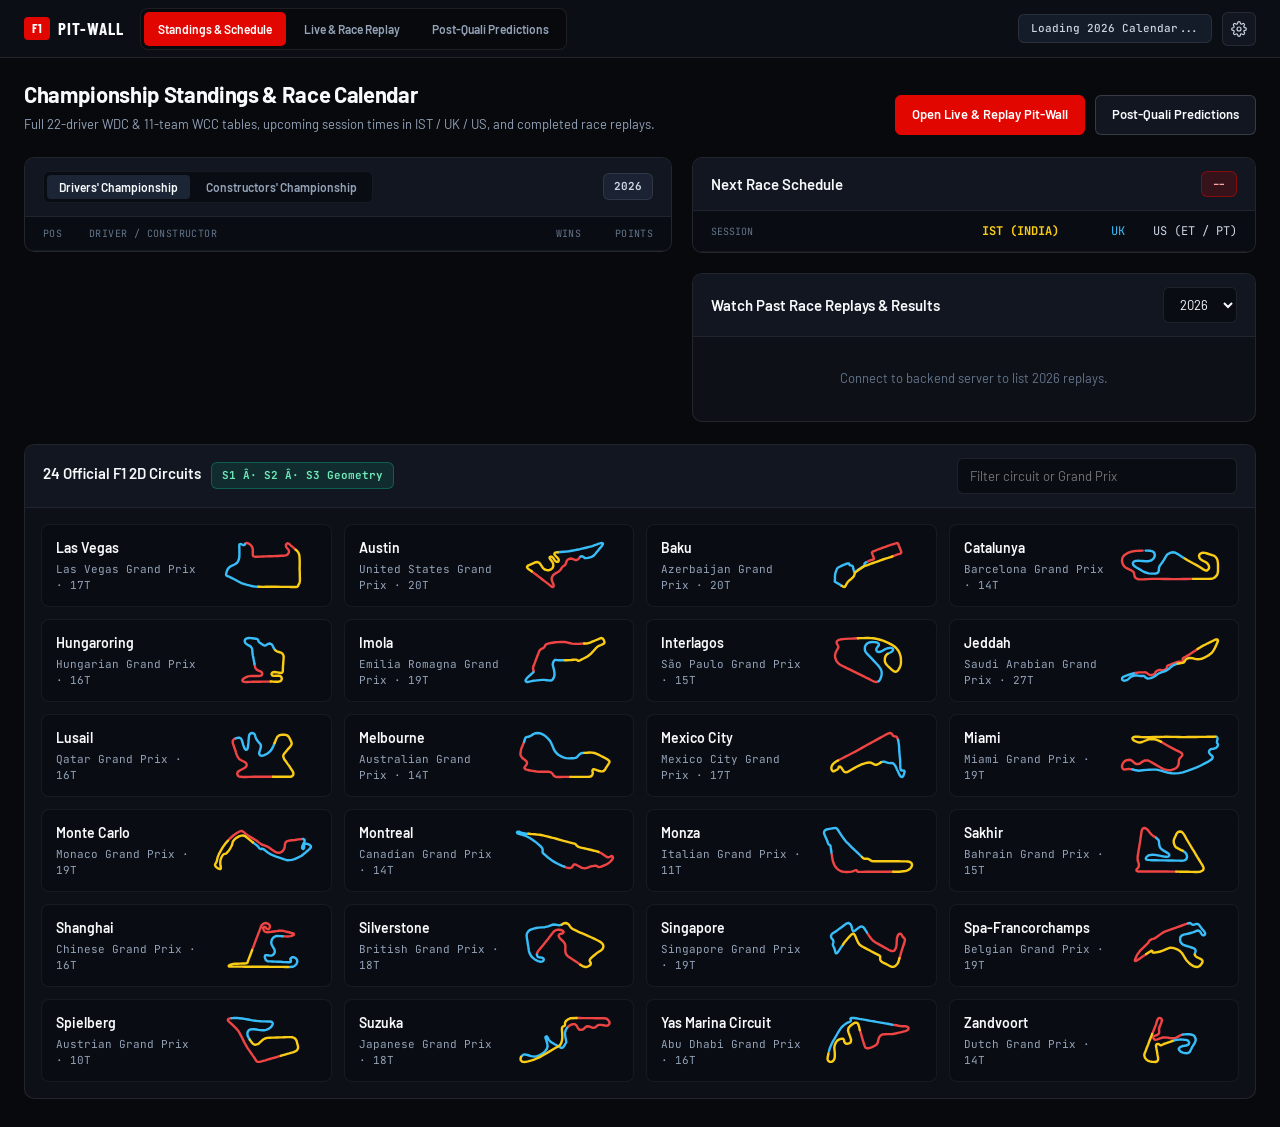
==== extension/index.html @ ca2c1514 "Split Pit-Wall UI into 3 dedicated spacious pages (Standings, Live/Replay + Results, Predictions)" ====
﻿<!DOCTYPE html>
<html lang="en">
<head>
  <meta charset="UTF-8" />
  <meta name="viewport" content="width=device-width, initial-scale=1, viewport-fit=cover" />
  <meta name="theme-color" content="#0B0E14" />
  <meta name="color-scheme" content="dark" />
  <meta name="mobile-web-app-capable" content="yes" />
  <meta name="apple-mobile-web-app-status-bar-style" content="black-translucent" />
  <title>F1 Pit-Wall â€” Standings &amp; Race Calendar</title>
  <link rel="icon" type="image/png" href="icons/icon48.png" />
  <link rel="stylesheet" href="styles.css?v=4" />
</head>
<body data-page="standings">
  <div class="app-shell">
    <header class="top-bar" role="banner">
      <div class="top-bar-left">
        <a href="index.html" class="brand" aria-label="F1 Pit-Wall Home">
          <span class="brand-mark">F1</span>
          <span class="brand-name">PIT-WALL</span>
        </a>
        <nav class="screen-tabs" aria-label="Primary pages">
          <a href="index.html" class="tab-btn is-active" aria-current="page">
            <span class="tab-label-full">Standings &amp; Schedule</span>
            <span class="tab-label-short">Standings</span>
          </a>
          <a href="live.html" class="tab-btn">
            <span class="tab-label-full">Live &amp; Race Replay</span>
            <span class="tab-label-short">Live / Replay</span>
          </a>
          <a href="predictions.html" class="tab-btn">
            <span class="tab-label-full">Post-Quali Predictions</span>
            <span class="tab-label-short">Predictions</span>
          </a>
        </nav>
      </div>

      <div class="top-bar-right">
        <div id="session-pill" class="session-pill">
          <span id="session-pill-text">Loading 2026 Calendar...</span>
        </div>
        <button type="button" id="btn-settings" class="icon-btn" aria-label="Server settings" aria-expanded="false" aria-controls="settings-popover" title="Connection Settings">
          <svg width="16" height="16" viewBox="0 0 24 24" fill="none" stroke="currentColor" stroke-width="1.75" stroke-linecap="round" stroke-linejoin="round" aria-hidden="true">
            <circle cx="12" cy="12" r="3"></circle>
            <path d="M19.4 15a1.65 1.65 0 0 0 .33 1.82l.06.06a2 2 0 0 1-2.83 2.83l-.06-.06a1.65 1.65 0 0 0-1.82-.33 1.65 1.65 0 0 0-1 1.51V21a2 2 0 0 1-4 0v-.09A1.65 1.65 0 0 0 9 19.4a1.65 1.65 0 0 0-1.82.33l-.06.06a2 2 0 0 1-2.83-2.83l.06-.06a1.65 1.65 0 0 0 .33-1.82 1.65 1.65 0 0 0-1.51-1H3a2 2 0 0 1 0-4h.09A1.65 1.65 0 0 0 4.6 9a1.65 1.65 0 0 0-.33-1.82l-.06-.06a2 2 0 0 1 2.83-2.83l.06.06a1.65 1.65 0 0 0 1.82.33H9a1.65 1.65 0 0 0 1-1.51V3a2 2 0 0 1 4 0v.09a1.65 1.65 0 0 0 1 1.51 1.65 1.65 0 0 0 1.82-.33l.06-.06a2 2 0 0 1 2.83 2.83l-.06.06a1.65 1.65 0 0 0-.33 1.82V9a1.65 1.65 0 0 0 1.51 1H21a2 2 0 0 1 0 4h-.09a1.65 1.65 0 0 0-1.51 1z"></path>
          </svg>
        </button>
      </div>
    </header>

    <!-- Settings Popover -->
    <div id="settings-popover" class="settings-popover hidden" role="dialog" aria-label="Pit-Wall Settings">
      <div class="popover-head">
        <span class="popover-title">Server Connection</span>
        <button type="button" id="btn-close-settings" class="close-sm-btn">Close</button>
      </div>
      <div class="popover-body">
        <div class="field-group">
          <label class="field-label" for="api-host-input">Backend Server URL (LAN / Localhost)</label>
          <div class="inline-field">
            <input type="url" id="api-host-input" class="ctrl-input" placeholder="http://localhost:8000" autocapitalize="none" autocorrect="off" />
            <button type="button" id="btn-save-host" class="btn-primary-sm">Save</button>
          </div>
        </div>
      </div>
    </div>

    <main class="main-content page-standings">
      <!-- Page Header & Quick Destination Actions -->
      <div class="page-head">
        <div>
          <h1 class="page-title">Championship Standings &amp; Race Calendar</h1>
          <p class="page-subtitle">Full 22-driver WDC &amp; 11-team WCC tables, upcoming session times in IST / UK / US, and completed race replays.</p>
        </div>
        <div class="page-actions">
          <a href="live.html" class="btn-primary">Open Live &amp; Replay Pit-Wall</a>
          <a href="predictions.html" class="btn-secondary">Post-Quali Predictions</a>
        </div>
      </div>

      <!-- Primary 2-Column Layout: Championship Standings (Left) + Next Race Schedule & Quick Replay Launcher (Right) -->
      <div class="two-col-wide">
        <!-- Left: Tabbed WDC / WCC Championship Table with generous spacing -->
        <section class="panel">
          <header class="panel-header">
            <div class="panel-header-tabs" role="tablist" aria-label="Championship tables">
              <button type="button" class="sub-tab active" data-standings-tab="wdc" role="tab" aria-selected="true">Drivers' Championship</button>
              <button type="button" class="sub-tab" data-standings-tab="wcc" role="tab" aria-selected="false">Constructors' Championship</button>
            </div>
            <span id="wdc-meta" class="meta-chip">2026</span>
          </header>

          <div id="panel-wdc">
            <div class="table-col-head wdc-col-head">
              <span>POS</span>
              <span>DRIVER / CONSTRUCTOR</span>
              <span class="align-right">WINS</span>
              <span class="align-right">POINTS</span>
            </div>
            <div id="wdc-list" class="scroll-list standings-tall-list"></div>
          </div>

          <div id="panel-wcc" class="hidden">
            <div class="table-col-head wcc-col-head">
              <span>POS</span>
              <span>CONSTRUCTOR</span>
              <span class="align-right">WINS</span>
              <span class="align-right">POINTS</span>
            </div>
            <div id="wcc-list" class="scroll-list standings-tall-list"></div>
          </div>
        </section>

        <!-- Right: Next Race Multi-Timezone Clock + Completed Season Races (Launch directly into live.html!) -->
        <div class="stack-col">
          <section class="panel">
            <header class="panel-header">
              <h2 id="next-race-title" class="panel-title">Next Race Schedule</h2>
              <span id="next-race-countdown" class="countdown-chip">--</span>
            </header>
            <div class="tz-col-head">
              <span>SESSION</span>
              <span class="align-right tz-ist">IST (INDIA)</span>
              <span class="align-right tz-uk">UK</span>
              <span class="align-right tz-us">US (ET / PT)</span>
            </div>
            <div id="next-race-sessions" class="schedule-list"></div>
          </section>

          <section class="panel">
            <header class="panel-header">
              <h2 class="panel-title">Watch Past Race Replays &amp; Results</h2>
              <select id="season-replay-year" class="ctrl-input-sm" aria-label="Replay season year">
                <option value="2026">2026</option>
                <option value="2025">2025</option>
                <option value="2024">2024</option>
                <option value="2023">2023</option>
              </select>
            </header>
            <div id="past-races-list" class="scroll-list past-races-list"></div>
          </section>
        </div>
      </div>

      <!-- Full-Width Spacious 24 Official F1 2D Circuits Grid -->
      <section class="panel">
        <header class="panel-header">
          <div class="circuit-head-left">
            <h2 class="panel-title">24 Official F1 2D Circuits</h2>
            <span class="meta-chip accent-green">S1 Â· S2 Â· S3 Geometry</span>
          </div>
          <div class="header-search-wrap">
            <input type="search" id="circuit-search" class="ctrl-input" placeholder="Filter circuit or Grand Prix" aria-label="Filter circuits" />
          </div>
        </header>
        <div id="circuits-catalog" class="circuits-grid"></div>
      </section>
    </main>
  </div>

  <script src="circuits_data.js?v=4"></script>
  <script src="track_canvas.js?v=4"></script>
  <script src="app.js?v=4"></script>
</body>
</html>
---- extension/styles.css ----
/* ==========================================================================
   F1 Pit-Wall — Spacious 3-Page Design System & Responsive Styles
   Self-hosted fonts only (100% Chrome Extension Manifest V3 CSP compliant).
   ========================================================================== */

@font-face {
  font-family: "Barlow";
  src: url("fonts/barlow-400.woff2") format("woff2");
  font-weight: 400;
  font-style: normal;
  font-display: swap;
}
@font-face {
  font-family: "Barlow";
  src: url("fonts/barlow-500.woff2") format("woff2");
  font-weight: 500;
  font-style: normal;
  font-display: swap;
}
@font-face {
  font-family: "Barlow";
  src: url("fonts/barlow-600.woff2") format("woff2");
  font-weight: 600;
  font-style: normal;
  font-display: swap;
}
@font-face {
  font-family: "Barlow";
  src: url("fonts/barlow-700.woff2") format("woff2");
  font-weight: 700;
  font-style: normal;
  font-display: swap;
}
@font-face {
  font-family: "Barlow Condensed";
  src: url("fonts/barlow-condensed-600.woff2") format("woff2");
  font-weight: 600;
  font-style: normal;
  font-display: swap;
}
@font-face {
  font-family: "Barlow Condensed";
  src: url("fonts/barlow-condensed-700.woff2") format("woff2");
  font-weight: 700;
  font-style: normal;
  font-display: swap;
}
@font-face {
  font-family: "JetBrains Mono";
  src: url("fonts/jetbrains-mono-400.woff2") format("woff2");
  font-weight: 400;
  font-style: normal;
  font-display: swap;
}
@font-face {
  font-family: "JetBrains Mono";
  src: url("fonts/jetbrains-mono-500.woff2") format("woff2");
  font-weight: 500;
  font-style: normal;
  font-display: swap;
}
@font-face {
  font-family: "JetBrains Mono";
  src: url("fonts/jetbrains-mono-700.woff2") format("woff2");
  font-weight: 700;
  font-style: normal;
  font-display: swap;
}

:root {
  --bg-canvas: #07090D;
  --bg-bar: #0B0E14;
  --bg-panel: #0D1017;
  --bg-elevated: #111621;
  --bg-control: #090C12;

  --border-subtle: rgba(255, 255, 255, 0.06);
  --border-std: rgba(255, 255, 255, 0.09);
  --border-strong: rgba(255, 255, 255, 0.16);

  --ink-primary: #F8FAFC;
  --ink-secondary: #CBD5E1;
  --ink-muted: #94A3B8;
  --ink-dim: #64748B;

  --accent-f1: #E10600;
  --accent-f1-dim: rgba(225, 6, 0, 0.18);
  --fia-purple: #A855F7;
  --fia-green: #10B981;
  --fia-yellow: #FACC15;
  --fia-red: #EF4444;
  --fia-cyan: #38BDF8;

  --font-sans: "Barlow", system-ui, -apple-system, sans-serif;
  --font-display: "Barlow Condensed", "Barlow", sans-serif;
  --font-mono: "JetBrains Mono", ui-monospace, SFMono-Regular, monospace;

  --r-sm: 6px;
  --r-md: 8px;
  --r-lg: 10px;

  --ease-out: cubic-bezier(0.23, 1, 0.32, 1);
  --ease-drawer: cubic-bezier(0.32, 0.72, 0, 1);
}

*, *::before, *::after { box-sizing: border-box; }

html {
  -webkit-tap-highlight-color: transparent;
  -webkit-font-smoothing: antialiased;
  -moz-osx-font-smoothing: grayscale;
  overscroll-behavior: none;
  background-color: var(--bg-canvas);
  color: var(--ink-primary);
  font-family: var(--font-sans);
  font-size: 14px;
  line-height: 1.5;
  color-scheme: dark;
}

body {
  margin: 0;
  min-height: 100dvh;
  background-color: var(--bg-canvas);
  overscroll-behavior: none;
  overflow-x: hidden;
}

::selection { background: rgba(225, 6, 0, 0.35); color: #FFFFFF; }

::-webkit-scrollbar { width: 6px; height: 6px; }
::-webkit-scrollbar-track { background: transparent; }
::-webkit-scrollbar-thumb { background: rgba(148, 163, 184, 0.22); border-radius: 3px; }

a { color: inherit; text-decoration: none; }

button, a.tab-btn, a.btn-primary, a.btn-secondary, a.race-launch-row, a.circuit-item, [role="button"] {
  font-family: inherit;
  cursor: pointer;
  touch-action: manipulation;
  user-select: none;
  -webkit-user-select: none;
  -webkit-touch-callout: none;
  transition: transform 140ms var(--ease-out), background-color 140ms ease, border-color 140ms ease, color 140ms ease;
}
button:active, a.tab-btn:active, a.btn-primary:active, a.btn-secondary:active {
  transform: scale(0.97);
}
button:focus-visible, a:focus-visible, input:focus-visible, select:focus-visible {
  outline: 2px solid var(--fia-cyan);
  outline-offset: 2px;
}

.mono-val, .mono-muted {
  font-family: var(--font-mono);
  font-variant-numeric: tabular-nums;
}
.mono-muted { color: var(--ink-muted); }
.align-right { text-align: right; }
.hidden { display: none !important; }

/* ==========================================================================
   App Shell & Persistent Top Navigation
   ========================================================================== */
.app-shell {
  display: flex;
  flex-direction: column;
  min-height: 100dvh;
  padding-bottom: env(safe-area-inset-bottom, 0px);
}

.top-bar {
  position: sticky;
  top: 0;
  z-index: 40;
  display: flex;
  flex-wrap: wrap;
  align-items: center;
  justify-content: space-between;
  gap: 10px 16px;
  padding: calc(10px + env(safe-area-inset-top, 0px)) 16px 10px;
  background: var(--bg-bar);
  border-bottom: 1px solid var(--border-std);
}

.top-bar-left {
  display: flex;
  align-items: center;
  gap: 16px;
  flex: 1 1 auto;
  min-width: 0;
  flex-wrap: wrap;
}

.brand {
  display: inline-flex;
  align-items: center;
  gap: 8px;
  flex-shrink: 0;
}
.brand-mark {
  display: inline-flex;
  align-items: center;
  justify-content: center;
  background: var(--accent-f1);
  color: #FFFFFF;
  font-family: var(--font-display);
  font-weight: 700;
  font-size: 13px;
  letter-spacing: 0.04em;
  padding: 2px 8px;
  border-radius: 4px;
}
.brand-name {
  font-family: var(--font-display);
  font-weight: 700;
  font-size: 17px;
  letter-spacing: 0.06em;
  color: var(--ink-primary);
}

.screen-tabs {
  display: flex;
  align-items: center;
  gap: 4px;
  background: var(--bg-canvas);
  border: 1px solid var(--border-std);
  padding: 3px;
  border-radius: var(--r-md);
  width: 100%;
  order: 3;
}

.tab-btn {
  display: inline-flex;
  align-items: center;
  justify-content: center;
  flex: 1 1 0;
  min-height: 34px;
  padding: 6px 12px;
  border-radius: 5px;
  color: var(--ink-muted);
  font-size: 12px;
  font-weight: 600;
  white-space: nowrap;
}
.tab-btn.is-active {
  background: var(--accent-f1);
  color: #FFFFFF;
}
.tab-label-full { display: none; }
.tab-label-short { display: inline; }

.top-bar-right {
  display: flex;
  flex-wrap: wrap;
  align-items: center;
  gap: 8px;
  max-width: 100%;
  min-width: 0;
}

.status-pill {
  display: inline-flex;
  align-items: center;
  gap: 6px;
  padding: 5px 10px;
  border-radius: var(--r-sm);
  font-family: var(--font-mono);
  font-size: 11px;
  font-weight: 700;
  letter-spacing: 0.03em;
  white-space: nowrap;
  flex-shrink: 0;
  border: 1px solid transparent;
}
.status-dot { width: 6px; height: 6px; border-radius: 50%; background: currentColor; }
.flag-green { background: rgba(16, 185, 129, 0.14); color: #34D399; border-color: rgba(16, 185, 129, 0.35); }
.flag-yellow { background: rgba(250, 204, 21, 0.16); color: #FDE047; border-color: rgba(250, 204, 21, 0.4); }
.flag-vsc, .flag-sc { background: rgba(245, 158, 11, 0.18); color: #FBBF24; border-color: rgba(245, 158, 11, 0.45); }
.flag-red { background: rgba(239, 68, 68, 0.2); color: #FCA5A5; border-color: rgba(239, 68, 68, 0.45); }
.flag-chequered { background: rgba(226, 232, 240, 0.15); color: #F8FAFC; border-color: rgba(226, 232, 240, 0.4); }

.session-pill {
  display: inline-flex;
  align-items: center;
  padding: 5px 12px;
  border-radius: var(--r-sm);
  background: #141B29;
  border: 1px solid var(--border-std);
  color: var(--ink-secondary);
  font-family: var(--font-mono);
  font-size: 11px;
  font-weight: 500;
  max-width: 210px;
  overflow: hidden;
  text-overflow: ellipsis;
  white-space: nowrap;
}

.count-inline {
  display: inline-flex;
  align-items: center;
  justify-content: center;
  min-width: 18px;
  height: 18px;
  padding: 0 5px;
  margin-left: 4px;
  border-radius: 999px;
  background: rgba(56, 189, 248, 0.18);
  color: #7DD3FC;
  font-family: var(--font-mono);
  font-size: 10px;
  font-weight: 700;
}

.icon-btn {
  display: inline-flex;
  align-items: center;
  justify-content: center;
  width: 34px;
  height: 34px;
  background: var(--bg-elevated);
  border: 1px solid var(--border-std);
  color: var(--ink-secondary);
  border-radius: var(--r-sm);
  flex-shrink: 0;
}

/* Settings Popover */
.settings-popover {
  position: fixed;
  top: calc(60px + env(safe-area-inset-top, 0px));
  right: 16px;
  width: min(350px, calc(100vw - 32px));
  z-index: 70;
  background: var(--bg-elevated);
  border: 1px solid var(--border-strong);
  border-radius: var(--r-lg);
  box-shadow: 0 18px 44px rgba(0, 0, 0, 0.58);
  transform-origin: top right;
  animation: popover-in 180ms var(--ease-out);
}
@keyframes popover-in {
  from { opacity: 0; transform: scale(0.95) translateY(-4px); }
  to { opacity: 1; transform: scale(1) translateY(0); }
}
.popover-head {
  display: flex;
  align-items: center;
  justify-content: space-between;
  padding: 14px 16px;
  border-bottom: 1px solid var(--border-subtle);
}
.popover-title { font-weight: 600; font-size: 14px; }
.popover-body { padding: 16px; display: flex; flex-direction: column; gap: 16px; }
.field-group { display: flex; flex-direction: column; gap: 6px; }
.field-label-row { display: flex; justify-content: space-between; align-items: center; }
.field-label { font-size: 12px; font-weight: 600; color: var(--ink-muted); }
.field-hint { margin: 0; font-size: 11px; color: var(--ink-dim); }
.inline-field { display: flex; gap: 8px; }
.popover-footer-status { padding-top: 10px; border-top: 1px solid var(--border-subtle); font-size: 11px; }

/* Controls & Buttons */
.ctrl-input, .ctrl-input-sm {
  height: 36px;
  padding: 0 12px;
  border-radius: var(--r-sm);
  background: var(--bg-control);
  border: 1px solid var(--border-std);
  color: var(--ink-primary);
  font-family: var(--font-sans);
  font-size: 13px;
}
.ctrl-input { width: 100%; min-width: 0; }
.ctrl-input-sm { width: auto; flex-shrink: 0; }
.session-select-wide { width: 240px; min-width: 180px; max-width: 280px; flex: 0 1 240px; }

.segmented-sm {
  display: inline-flex;
  background: var(--bg-control);
  border: 1px solid var(--border-std);
  border-radius: var(--r-sm);
  padding: 3px;
  gap: 3px;
  flex-shrink: 0;
}
.seg-opt {
  border: none;
  background: transparent;
  color: var(--ink-muted);
  font-size: 12px;
  font-weight: 600;
  padding: 6px 12px;
  border-radius: 4px;
  white-space: nowrap;
}
.seg-opt.active { background: #1E293B; color: var(--ink-primary); }

.range-input { width: 100%; accent-color: var(--accent-f1); cursor: pointer; }

.btn-primary, .btn-secondary, .btn-primary-sm, .btn-ghost-sm, .close-sm-btn {
  display: inline-flex;
  align-items: center;
  justify-content: center;
  border-radius: var(--r-sm);
  font-weight: 600;
  white-space: nowrap;
  flex-shrink: 0;
}
.btn-primary {
  background: var(--accent-f1);
  color: #FFFFFF;
  border: 1px solid var(--accent-f1);
  padding: 9px 16px;
  font-size: 13px;
}
.btn-secondary {
  background: var(--bg-elevated);
  color: var(--ink-primary);
  border: 1px solid var(--border-strong);
  padding: 9px 16px;
  font-size: 13px;
}
.btn-primary-sm {
  background: var(--accent-f1);
  color: #FFFFFF;
  border: none;
  padding: 0 14px;
  font-size: 12px;
  height: 36px;
}
.btn-ghost-sm, .close-sm-btn {
  background: #171F2E;
  color: var(--ink-secondary);
  border: 1px solid var(--border-std);
  padding: 6px 12px;
  font-size: 12px;
  height: 34px;
}

/* ==========================================================================
   Main Page Container & Generous Spacing
   ========================================================================== */
.main-content {
  flex: 1 1 auto;
  display: flex;
  flex-direction: column;
  gap: 20px;
  padding: 16px;
  max-width: 1560px;
  width: 100%;
  margin: 0 auto;
}

.page-head {
  display: flex;
  flex-wrap: wrap;
  align-items: flex-end;
  justify-content: space-between;
  gap: 14px 20px;
}
.page-title {
  margin: 0;
  font-size: 22px;
  font-weight: 700;
  letter-spacing: -0.015em;
  color: var(--ink-primary);
  text-wrap: balance;
}
.page-subtitle {
  margin: 4px 0 0;
  font-size: 13px;
  color: var(--ink-muted);
}
.page-actions, .pred-toolbar-inline {
  display: flex;
  flex-wrap: wrap;
  align-items: center;
  gap: 10px;
}

.panel {
  display: flex;
  flex-direction: column;
  background: var(--bg-panel);
  border: 1px solid var(--border-std);
  border-radius: var(--r-lg);
  overflow: hidden;
  min-width: 0;
}

.panel-header {
  display: flex;
  flex-wrap: wrap;
  align-items: center;
  justify-content: space-between;
  gap: 10px;
  padding: 13px 18px;
  background: var(--bg-elevated);
  border-bottom: 1px solid var(--border-subtle);
  min-width: 0;
}

.panel-title {
  margin: 0;
  font-size: 15px;
  font-weight: 600;
  color: var(--ink-primary);
}

.panel-header-tabs {
  display: inline-flex;
  align-items: center;
  gap: 4px;
  background: var(--bg-control);
  border: 1px solid var(--border-subtle);
  padding: 3px;
  border-radius: var(--r-sm);
}
.sub-tab {
  border: none;
  background: transparent;
  color: var(--ink-muted);
  font-size: 12px;
  font-weight: 600;
  padding: 5px 12px;
  border-radius: 4px;
  white-space: nowrap;
}
.sub-tab.active {
  background: #1C2536;
  color: var(--ink-primary);
}

.meta-chip {
  font-family: var(--font-mono);
  font-size: 11px;
  font-weight: 600;
  padding: 4px 10px;
  border-radius: var(--r-sm);
  background: #1A2233;
  border: 1px solid var(--border-std);
  color: var(--ink-secondary);
  white-space: nowrap;
  flex-shrink: 0;
}
.meta-chip.accent-green {
  background: rgba(16, 185, 129, 0.14);
  border-color: rgba(16, 185, 129, 0.35);
  color: #6EE7B7;
}
.meta-muted { font-size: 12px; color: var(--ink-muted); white-space: nowrap; flex-shrink: 0; }
.scroll-list { overflow-y: auto; overscroll-behavior: contain; }
.stack-col { display: flex; flex-direction: column; gap: 20px; min-width: 0; }

/* ==========================================================================
   PAGE 1: STANDINGS & CALENDAR
   ========================================================================== */
.two-col-wide {
  display: grid;
  grid-template-columns: 1fr;
  gap: 20px;
}

.table-col-head {
  display: grid;
  align-items: center;
  padding: 9px 18px;
  background: var(--bg-control);
  border-bottom: 1px solid var(--border-subtle);
  font-family: var(--font-mono);
  font-size: 10px;
  color: var(--ink-dim);
  letter-spacing: 0.04em;
}
.wdc-col-head { grid-template-columns: 34px minmax(0, 1fr) 52px 60px; gap: 12px; }
.wcc-col-head { grid-template-columns: 34px minmax(0, 1fr) 52px 76px; gap: 12px; }

.standings-tall-list { max-height: 640px; }

.wdc-row {
  display: grid;
  grid-template-columns: 34px minmax(0, 1fr) 96px 46px 56px;
  align-items: center;
  gap: 12px;
  padding: 12px 18px;
  border-bottom: 1px solid var(--border-subtle);
}
.wcc-row {
  display: grid;
  grid-template-columns: 34px 10px minmax(0, 1fr) 46px 76px;
  align-items: center;
  gap: 12px;
  padding: 13px 18px;
  border-bottom: 1px solid var(--border-subtle);
}

.wdc-pos { font-family: var(--font-mono); font-size: 12px; font-weight: 700; color: var(--ink-muted); }
.wdc-pos.leader { color: var(--fia-yellow); }

.drv-identity { display: flex; align-items: center; gap: 10px; min-width: 0; }
.team-bar { width: 3.5px; height: 28px; border-radius: 2px; flex-shrink: 0; }
.team-swatch { width: 10px; height: 10px; border-radius: 2px; flex-shrink: 0; }
.drv-text { display: flex; flex-direction: column; min-width: 0; }
.drv-name-line { display: flex; align-items: baseline; gap: 8px; min-width: 0; }
.drv-code { font-family: var(--font-mono); font-weight: 700; font-size: 13px; color: var(--ink-primary); flex-shrink: 0; }
.drv-full { font-size: 13px; color: var(--ink-secondary); white-space: nowrap; overflow: hidden; text-overflow: ellipsis; }
.drv-team { font-size: 11px; color: var(--ink-dim); white-space: nowrap; overflow: hidden; text-overflow: ellipsis; }
.wcc-name { font-size: 14px; font-weight: 600; color: var(--ink-primary); white-space: nowrap; overflow: hidden; text-overflow: ellipsis; }

.pts-bar-track { height: 6px; background: #161D2B; border-radius: 3px; overflow: hidden; }
.pts-bar-fill { height: 100%; border-radius: 3px; }

/* Next Race Multi-Timezone Table */
.countdown-chip {
  font-family: var(--font-mono);
  font-size: 11px;
  font-weight: 700;
  padding: 4px 10px;
  border-radius: var(--r-sm);
  background: var(--accent-f1-dim);
  border: 1px solid rgba(225, 6, 0, 0.45);
  color: #FCA5A5;
  white-space: nowrap;
}
.tz-col-head, .tz-row {
  display: grid;
  grid-template-columns: minmax(0, 1fr) 82px 58px 104px;
  align-items: center;
  gap: 8px;
  padding: 11px 18px;
  border-bottom: 1px solid var(--border-subtle);
}
.tz-col-head { background: var(--bg-control); font-family: var(--font-mono); font-size: 10px; color: var(--ink-dim); }
.tz-row.is-main { background: rgba(225, 6, 0, 0.08); }
.tz-session { font-size: 13px; font-weight: 500; color: var(--ink-secondary); white-space: nowrap; overflow: hidden; text-overflow: ellipsis; }
.tz-row.is-main .tz-session { font-weight: 700; color: var(--ink-primary); }
.tz-ist { color: var(--fia-yellow); font-family: var(--font-mono); font-size: 12px; font-weight: 600; }
.tz-uk { color: var(--fia-cyan); font-family: var(--font-mono); font-size: 12px; }
.tz-us { color: var(--ink-secondary); font-family: var(--font-mono); font-size: 12px; }

/* Past Races Replay Launcher List */
.past-races-list { max-height: 310px; }
.race-launch-row {
  display: flex;
  align-items: center;
  justify-content: space-between;
  gap: 12px;
  padding: 11px 18px;
  border-bottom: 1px solid var(--border-subtle);
}
.race-launch-left { display: flex; align-items: center; gap: 12px; min-width: 0; }
.race-round-badge {
  font-family: var(--font-mono);
  font-size: 11px;
  font-weight: 700;
  color: var(--ink-muted);
  min-width: 28px;
}
.race-launch-name { font-size: 13px; font-weight: 600; color: var(--ink-primary); white-space: nowrap; overflow: hidden; text-overflow: ellipsis; }
.race-launch-meta { font-size: 11px; color: var(--ink-dim); }
.race-launch-cta {
  font-family: var(--font-mono);
  font-size: 11px;
  font-weight: 600;
  color: #7DD3FC;
  padding: 4px 10px;
  border-radius: 4px;
  background: rgba(56, 189, 248, 0.12);
  border: 1px solid rgba(56, 189, 248, 0.3);
  white-space: nowrap;
  flex-shrink: 0;
}

/* 24 Circuits Grid */
.header-search-wrap { width: min(280px, 100%); }
.circuits-grid {
  display: grid;
  grid-template-columns: repeat(auto-fill, minmax(260px, 1fr));
  gap: 12px;
  padding: 16px;
}
.circuit-item {
  display: flex;
  align-items: center;
  justify-content: space-between;
  gap: 12px;
  padding: 12px 14px;
  background: var(--bg-control);
  border: 1px solid var(--border-subtle);
  border-radius: var(--r-md);
}
.circuit-item-info { display: flex; flex-direction: column; gap: 3px; min-width: 0; }
.circuit-item-name { font-size: 14px; font-weight: 600; white-space: nowrap; overflow: hidden; text-overflow: ellipsis; }
.circuit-item-meta { font-family: var(--font-mono); font-size: 11px; color: var(--ink-muted); }
.circuit-item-svg { width: 108px; height: 56px; flex-shrink: 0; }

/* ==========================================================================
   PAGE 2: SPACIOUS LIVE & PAST-RACE REPLAY PIT-WALL
   ========================================================================== */
.live-control-strip {
  display: flex;
  flex-wrap: wrap;
  align-items: center;
  justify-content: space-between;
  gap: 12px 16px;
  padding: 12px 16px;
  background: var(--bg-panel);
  border: 1px solid var(--border-std);
  border-radius: var(--r-lg);
}
.strip-group {
  display: flex;
  flex-wrap: wrap;
  align-items: center;
  gap: 8px;
  flex: 1 1 380px;
}
.strip-transport {
  display: flex;
  flex-wrap: wrap;
  align-items: center;
  gap: 10px 14px;
  flex: 1 1 320px;
  justify-content: flex-end;
}

.live-two-col {
  display: grid;
  grid-template-columns: 1fr;
  gap: 20px;
}

/* Spacious Timing Tower & 22-Car Horizontal Tyre Stint Timeline */
.timing-col-head {
  display: grid;
  grid-template-columns: 28px 60px 62px 38px minmax(140px, 1fr);
  align-items: center;
  gap: 8px;
  padding: 8px 14px;
  background: var(--bg-control);
  border-bottom: 1px solid var(--border-subtle);
  font-family: var(--font-mono);
  font-size: 10px;
  color: var(--ink-dim);
}
.stint-ruler {
  position: relative;
  height: 15px;
  width: 100%;
  font-family: var(--font-mono);
  font-size: 9.5px;
  color: var(--ink-muted);
}
.stint-ruler-tick { position: absolute; top: 0; transform: translateX(-50%); }

.timing-list-spacious { max-height: 760px; }
.timing-row {
  display: grid;
  grid-template-columns: 28px 60px 62px 38px minmax(140px, 1fr);
  align-items: center;
  gap: 8px;
  padding: 8px 14px;
  border-bottom: 1px solid var(--border-subtle);
  width: 100%;
  background: transparent;
  border-left: none;
  border-right: none;
  border-top: none;
  color: var(--ink-primary);
  text-align: left;
}
.timing-row.selected-a { background: rgba(54, 113, 198, 0.16); }
.timing-row.selected-b { background: rgba(255, 128, 0, 0.14); }
.timing-row.is-retired { opacity: 0.55; }

.t-pos { font-family: var(--font-mono); font-size: 12px; font-weight: 700; color: var(--ink-muted); }
.t-pos.out { color: var(--fia-red); }
.t-drv { display: flex; align-items: center; gap: 7px; min-width: 0; }
.t-stripe { width: 3px; height: 20px; border-radius: 1.5px; flex-shrink: 0; }
.t-code { font-family: var(--font-mono); font-size: 12px; font-weight: 700; }
.t-gap { font-family: var(--font-mono); font-size: 11px; color: var(--ink-secondary); white-space: nowrap; overflow: hidden; text-overflow: ellipsis; }
.t-gap.is-pit { color: var(--fia-yellow); font-weight: 700; }
.t-gap.is-out { color: var(--fia-red); font-weight: 700; }

.t-sectors { display: flex; align-items: center; gap: 3px; flex-shrink: 0; }
.sec-pip { width: 10px; height: 5px; border-radius: 1.5px; background: #232C3D; }
.sec-pip.PURPLE { background: var(--fia-purple); }
.sec-pip.GREEN { background: var(--fia-green); }
.sec-pip.YELLOW { background: var(--fia-yellow); }

.stint-svg-cell { width: 100%; height: 24px; display: flex; align-items: center; min-width: 0; }
.stint-svg-cell svg { width: 100%; height: 24px; display: block; }

/* Race Results / Classification Table */
.results-col-head, .results-row {
  display: grid;
  grid-template-columns: 28px minmax(0, 1fr) 48px 72px 62px;
  align-items: center;
  gap: 6px;
  padding: 10px 12px;
  border-bottom: 1px solid var(--border-subtle);
}
.tyre-chip-sm {
  display: inline-flex;
  align-items: center;
  justify-content: center;
  gap: 4px;
  padding: 2px 6px;
  border-radius: 4px;
  background: #141B29;
  border: 1px solid var(--border-std);
  font-family: var(--font-mono);
  font-size: 10.5px;
  font-weight: 700;
  white-space: nowrap;
}
.tyre-dot-sm { width: 6px; height: 6px; border-radius: 50%; flex-shrink: 0; }

/* Large Real 2D Circuit Map Stage */
.circuit-head-left { display: flex; align-items: baseline; gap: 10px; min-width: 0; }
.fastest-lap-pill {
  display: inline-flex;
  align-items: center;
  gap: 8px;
  padding: 5px 12px;
  border-radius: var(--r-sm);
  background: rgba(168, 85, 247, 0.18);
  border: 1px solid rgba(168, 85, 247, 0.55);
  color: #FFFFFF;
  font-size: 12px;
  font-weight: 700;
  white-space: nowrap;
  flex-shrink: 0;
}
.fl-tag { font-family: var(--font-mono); font-size: 10px; color: #E9D5FF; letter-spacing: 0.04em; }

.canvas-stage-lg { position: relative; width: 100%; height: 280px; background: var(--bg-panel); }
#track-canvas { width: 100%; height: 100%; display: block; }

.lock-banner {
  position: absolute;
  bottom: 12px;
  left: 50%;
  transform: translateX(-50%);
  display: inline-flex;
  align-items: center;
  gap: 8px;
  padding: 7px 14px;
  border-radius: var(--r-sm);
  background: rgba(11, 14, 20, 0.92);
  border: 1px solid rgba(250, 204, 21, 0.45);
  color: #FDE047;
  font-family: var(--font-mono);
  font-size: 11px;
  white-space: nowrap;
  pointer-events: none;
}

.sector-records-row {
  display: grid;
  grid-template-columns: repeat(3, minmax(0, 1fr));
  gap: 10px;
  padding: 12px 16px;
  background: var(--bg-control);
  border-top: 1px solid var(--border-subtle);
}
.sector-rec {
  display: flex;
  flex-direction: column;
  align-items: flex-start;
  justify-content: center;
  gap: 3px;
  padding: 8px 12px;
  background: var(--bg-elevated);
  border: 1px solid var(--border-std);
  border-radius: var(--r-sm);
  min-width: 0;
}
.sector-rec.s1 { border-color: rgba(239, 68, 68, 0.42); }
.sector-rec.s2 { border-color: rgba(56, 189, 248, 0.42); }
.sector-rec.s3 { border-color: rgba(250, 204, 21, 0.42); }
.sector-rec-meta { display: flex; flex-direction: column; min-width: 0; }
.sec-k { font-family: var(--font-mono); font-size: 10px; font-weight: 700; }
.s1-text { color: #F87171; }
.s2-text { color: #7DD3FC; }
.s3-text { color: #FDE047; }
.sec-who { font-size: 11px; color: var(--ink-muted); white-space: nowrap; overflow: hidden; text-overflow: ellipsis; }
.sec-time { font-size: 14px; font-weight: 700; color: var(--ink-primary); flex-shrink: 0; }

/* Smooth Telemetry Panel */
.telem-badges { display: flex; align-items: center; gap: 8px; flex-wrap: wrap; }
.drv-chip { font-family: var(--font-mono); font-size: 11px; font-weight: 700; padding: 4px 10px; border-radius: var(--r-sm); white-space: nowrap; }
.chip-a { background: rgba(54, 113, 198, 0.24); border: 1px solid rgba(56, 189, 248, 0.5); color: #93C5FD; }
.chip-b { background: rgba(255, 128, 0, 0.22); border: 1px solid rgba(255, 128, 0, 0.5); color: #FDBA74; }

.telemetry-canvas-wrap-lg { position: relative; width: 100%; height: 280px; background: var(--bg-panel); }
#telemetry-canvas { width: 100%; height: 100%; display: block; }

.transport-play-btn {
  padding: 6px 14px;
  border-radius: var(--r-sm);
  background: rgba(16, 185, 129, 0.16);
  border: 1px solid rgba(16, 185, 129, 0.45);
  color: #6EE7B7;
  font-family: var(--font-mono);
  font-size: 12px;
  font-weight: 700;
}
.speed-group { display: flex; align-items: center; gap: 4px; }
.spd-btn {
  padding: 5px 9px;
  border-radius: var(--r-sm);
  border: 1px solid transparent;
  background: transparent;
  color: var(--ink-muted);
  font-family: var(--font-mono);
  font-size: 11px;
  font-weight: 600;
}
.spd-btn.active { background: #1A2233; border-color: var(--border-strong); color: var(--ink-primary); }
.seek-group { display: flex; align-items: center; gap: 8px; min-width: 180px; }
.seek-lbl { font-family: var(--font-mono); font-size: 10px; color: var(--ink-dim); }
.seek-slider { flex: 1 1 110px; }
.seek-val { font-size: 12px; color: var(--ink-secondary); min-width: 44px; text-align: right; }

/* Spacious FIA + Team Radio Split Below */
.comms-split-grid {
  display: grid;
  grid-template-columns: 1fr;
  gap: 20px;
}
.comms-inline-list {
  display: flex;
  flex-direction: column;
  gap: 10px;
  padding: 14px 16px;
  max-height: 360px;
}

.comms-item {
  display: flex;
  flex-direction: column;
  gap: 6px;
  padding: 12px 14px;
  background: var(--bg-elevated);
  border: 1px solid var(--border-std);
  border-radius: var(--r-md);
}
.comms-item.is-radio { border-color: rgba(56, 189, 248, 0.35); }
.comms-item.is-purple { border-color: rgba(168, 85, 247, 0.5); }
.comms-item.is-yellow { border-color: rgba(250, 204, 21, 0.45); }
.comms-item.is-red { border-color: rgba(239, 68, 68, 0.5); }
.comms-item.is-green { border-color: rgba(16, 185, 129, 0.4); }

.comms-item-head { display: flex; align-items: center; justify-content: space-between; gap: 10px; }
.comms-tag { font-family: var(--font-mono); font-size: 11px; font-weight: 700; color: var(--ink-primary); white-space: nowrap; overflow: hidden; text-overflow: ellipsis; }
.comms-item.is-radio .comms-tag { color: #7DD3FC; }
.comms-time { font-family: var(--font-mono); font-size: 10px; color: var(--ink-dim); flex-shrink: 0; }
.comms-body { margin: 0; font-size: 13px; color: var(--ink-secondary); overflow-wrap: anywhere; line-height: 1.45; }
.comms-body.transcribing { color: var(--ink-dim); }

.radio-controls { display: flex; align-items: center; gap: 12px; margin-top: 2px; }
.radio-play-btn {
  display: inline-flex;
  align-items: center;
  gap: 6px;
  padding: 5px 12px;
  border-radius: var(--r-sm);
  background: #1B2436;
  border: 1px solid var(--border-std);
  color: var(--ink-primary);
  font-family: var(--font-mono);
  font-size: 11px;
  font-weight: 700;
}
.radio-play-btn.playing { background: rgba(56, 189, 248, 0.2); border-color: var(--fia-cyan); color: #7DD3FC; }
.waveform-bars { display: flex; align-items: center; gap: 3px; height: 18px; flex: 1 1 auto; }
.wf-bar { width: 2.5px; border-radius: 1.5px; background: var(--fia-cyan); opacity: 0.78; }

/* ==========================================================================
   PAGE 3: DEDICATED POST-QUALIFYING PREDICTIONS
   ========================================================================== */
.podium-hero-grid { display: grid; grid-template-columns: 1fr; gap: 16px; }
.podium-card {
  display: flex;
  flex-direction: column;
  gap: 10px;
  padding: 18px 20px;
  background: var(--bg-panel);
  border: 1px solid var(--border-strong);
  border-radius: var(--r-lg);
}
.podium-card-top { display: flex; align-items: center; justify-content: space-between; gap: 8px; }
.podium-rank-pill { font-family: var(--font-mono); font-size: 11px; font-weight: 700; padding: 4px 10px; border-radius: var(--r-sm); color: #07090D; }
.podium-card-main { display: flex; align-items: flex-end; justify-content: space-between; gap: 12px; }
.podium-code { font-family: var(--font-mono); font-size: 24px; font-weight: 700; line-height: 1.1; }
.podium-sub { font-size: 13px; color: var(--ink-secondary); margin-top: 4px; }
.podium-pct-wrap { text-align: right; flex-shrink: 0; }
.podium-pct { font-family: var(--font-mono); font-size: 28px; font-weight: 700; color: var(--fia-yellow); line-height: 1.05; }
.podium-win-sub { font-family: var(--font-mono); font-size: 11px; color: var(--ink-muted); margin-top: 4px; }

.pred-main-grid { display: grid; grid-template-columns: 1fr; gap: 20px; }
.pred-col-head, .pred-row {
  display: grid;
  grid-template-columns: 38px 42px minmax(0, 1fr) 80px 62px 54px;
  align-items: center;
  gap: 10px;
  padding: 11px 18px;
  border-bottom: 1px solid var(--border-subtle);
}
.grid-badge {
  display: inline-flex;
  align-items: center;
  justify-content: center;
  padding: 3px 7px;
  border-radius: 4px;
  background: #182030;
  color: var(--ink-secondary);
  font-family: var(--font-mono);
  font-size: 11px;
  font-weight: 700;
}
.pred-bar-track { height: 7px; background: #141A26; border-radius: 4px; overflow: hidden; }
.pred-bar-fill { height: 100%; border-radius: 4px; }

.pred-circuit-canvas-wrap { padding: 16px 18px; border-bottom: 1px solid var(--border-subtle); }
#pred-circuit-canvas { width: 100%; height: 220px; display: block; }
.pred-circuit-caption { margin: 10px 0 0; font-size: 12px; text-align: center; }

.feature-weights-block { padding: 18px; display: flex; flex-direction: column; gap: 14px; }
.sub-heading { margin: 0; font-size: 14px; font-weight: 600; color: var(--ink-primary); }
.weights-list { display: flex; flex-direction: column; gap: 12px; }
.weight-item { display: flex; flex-direction: column; gap: 5px; }
.weight-top { display: flex; justify-content: space-between; font-size: 13px; color: var(--ink-secondary); }

/* ==========================================================================
   Slide-Over Full Race Control & Team Radio Drawer
   ========================================================================== */
.drawer-backdrop {
  position: fixed;
  inset: 0;
  z-index: 80;
  background: rgba(4, 6, 10, 0.72);
  opacity: 0;
  transition: opacity 240ms var(--ease-out);
}
.drawer-backdrop.open { opacity: 1; }

.comms-drawer {
  position: fixed;
  top: 0;
  right: 0;
  bottom: 0;
  z-index: 90;
  width: min(560px, 100vw);
  background: var(--bg-panel);
  border-left: 1px solid var(--border-strong);
  display: flex;
  flex-direction: column;
  padding-top: env(safe-area-inset-top, 0px);
  padding-bottom: env(safe-area-inset-bottom, 0px);
  transform: translateX(100%);
  transition: transform 280ms var(--ease-drawer);
}
.comms-drawer.open { transform: translateX(0); }
.drawer-head {
  display: flex;
  align-items: center;
  justify-content: space-between;
  padding: 16px 18px;
  background: var(--bg-elevated);
  border-bottom: 1px solid var(--border-subtle);
}
.drawer-title { margin: 0; font-size: 16px; font-weight: 600; }
.drawer-toolbar {
  display: flex;
  align-items: center;
  justify-content: space-between;
  padding: 10px 18px;
  background: var(--bg-control);
  border-bottom: 1px solid var(--border-subtle);
}
.comms-filter-row { display: flex; align-items: center; gap: 8px; }
.filter-pill {
  padding: 5px 12px;
  border-radius: var(--r-sm);
  border: 1px solid var(--border-subtle);
  background: #131926;
  color: var(--ink-muted);
  font-family: var(--font-mono);
  font-size: 11px;
  font-weight: 600;
}
.filter-pill.active { background: var(--accent-f1); border-color: var(--accent-f1); color: #FFFFFF; }
.autoplay-toggle {
  display: inline-flex;
  align-items: center;
  gap: 6px;
  font-family: var(--font-mono);
  font-size: 11px;
  font-weight: 600;
  color: #34D399;
  cursor: pointer;
}
.comms-drawer-list { flex: 1 1 auto; display: flex; flex-direction: column; gap: 10px; padding: 16px 18px; }

.empty-state { padding: 32px 18px; text-align: center; color: var(--ink-dim); font-size: 13px; }

/* Dev-Only Break-UI Switcher */
.debug-bar {
  position: fixed;
  bottom: 14px;
  left: 50%;
  transform: translateX(-50%);
  z-index: 120;
  display: flex;
  gap: 4px;
  padding: 4px;
  background: #181E2B;
  border: 1px solid rgba(255, 255, 255, 0.18);
  border-radius: 999px;
  box-shadow: 0 8px 24px rgba(0, 0, 0, 0.5);
}
.debug-bar button {
  border: none;
  background: transparent;
  color: var(--ink-secondary);
  font-size: 11px;
  font-weight: 600;
  padding: 5px 11px;
  border-radius: 999px;
}
.debug-bar button.active { background: #FFFFFF; color: #07090D; }

/* ==========================================================================
   Touch / Hover Capability Guards (mobile-native hard rules)
   ========================================================================== */
@media (pointer: coarse) {
  input, select, textarea { font-size: 16px; }
}

@media (hover: hover) and (pointer: fine) {
  .tab-btn:hover:not(.is-active) { color: var(--ink-primary); background: rgba(255, 255, 255, 0.05); }
  .circuit-item:hover, .race-launch-row:hover { border-color: var(--border-strong); background: #111622; }
  .timing-row:hover { background: rgba(255, 255, 255, 0.04); }
  .icon-btn:hover, .btn-ghost-sm:hover, .btn-secondary:hover, .close-sm-btn:hover, .radio-play-btn:hover {
    border-color: var(--border-strong);
    color: var(--ink-primary);
  }
  .btn-primary:hover, .btn-primary-sm:hover { background: #C40500; }
}

/* ==========================================================================
   Desktop Expansion (>= 980px) — Generous 2-Column Grids
   ========================================================================== */
@media (min-width: 980px) {
  .top-bar { flex-wrap: nowrap; padding: 10px 24px; height: 58px; }
  .top-bar-right { flex-wrap: nowrap; gap: 10px; flex-shrink: 0; }
  .results-col-head, .results-row { grid-template-columns: 36px minmax(0, 1fr) 58px 84px 76px; gap: 10px; padding: 10px 16px; }
  .screen-tabs { width: auto; order: 0; }
  .tab-btn { flex: 0 0 auto; padding: 6px 14px; }
  .tab-label-full { display: inline; }
  .tab-label-short { display: none; }
  .session-pill { max-width: 300px; }

  .main-content { padding: 20px 24px 28px; gap: 22px; }

  /* Page 1: Spacious 2-column Standings + Schedule/Replays */
  .two-col-wide { grid-template-columns: minmax(520px, 1.15fr) minmax(440px, 1fr); align-items: start; }

  /* Page 2: Spacious 2-column Pit-Wall (NO 3rd cramped sidebar!) */
  .live-control-strip { flex-wrap: nowrap; }
  .strip-group { flex: 1 1 auto; flex-wrap: nowrap; }
  .strip-transport { flex: 0 0 auto; flex-wrap: nowrap; }
  .live-two-col { grid-template-columns: minmax(520px, 1.02fr) minmax(600px, 1.18fr); align-items: start; }
  .canvas-stage-lg { height: 368px; }
  .telemetry-canvas-wrap-lg { height: 296px; }
  .sector-rec { flex-direction: row; align-items: center; justify-content: space-between; gap: 8px; }
  .comms-split-grid { grid-template-columns: repeat(2, minmax(0, 1fr)); }

  /* Page 3: Spacious Predictions */
  .pred-toolbar-inline { flex-wrap: nowrap; }
  .podium-hero-grid { grid-template-columns: repeat(3, minmax(0, 1fr)); }
  .pred-main-grid { grid-template-columns: minmax(0, 1.75fr) minmax(380px, 1fr); align-items: start; }
  .pred-col-head, .pred-row { grid-template-columns: 42px 48px minmax(0, 1fr) 240px 70px 60px; }
  .pred-list { max-height: 620px; }
}

@media (prefers-reduced-motion: reduce) {
  *, *::before, *::after {
    transition-duration: 0.01ms !important;
    animation-duration: 0.01ms !important;
  }
}
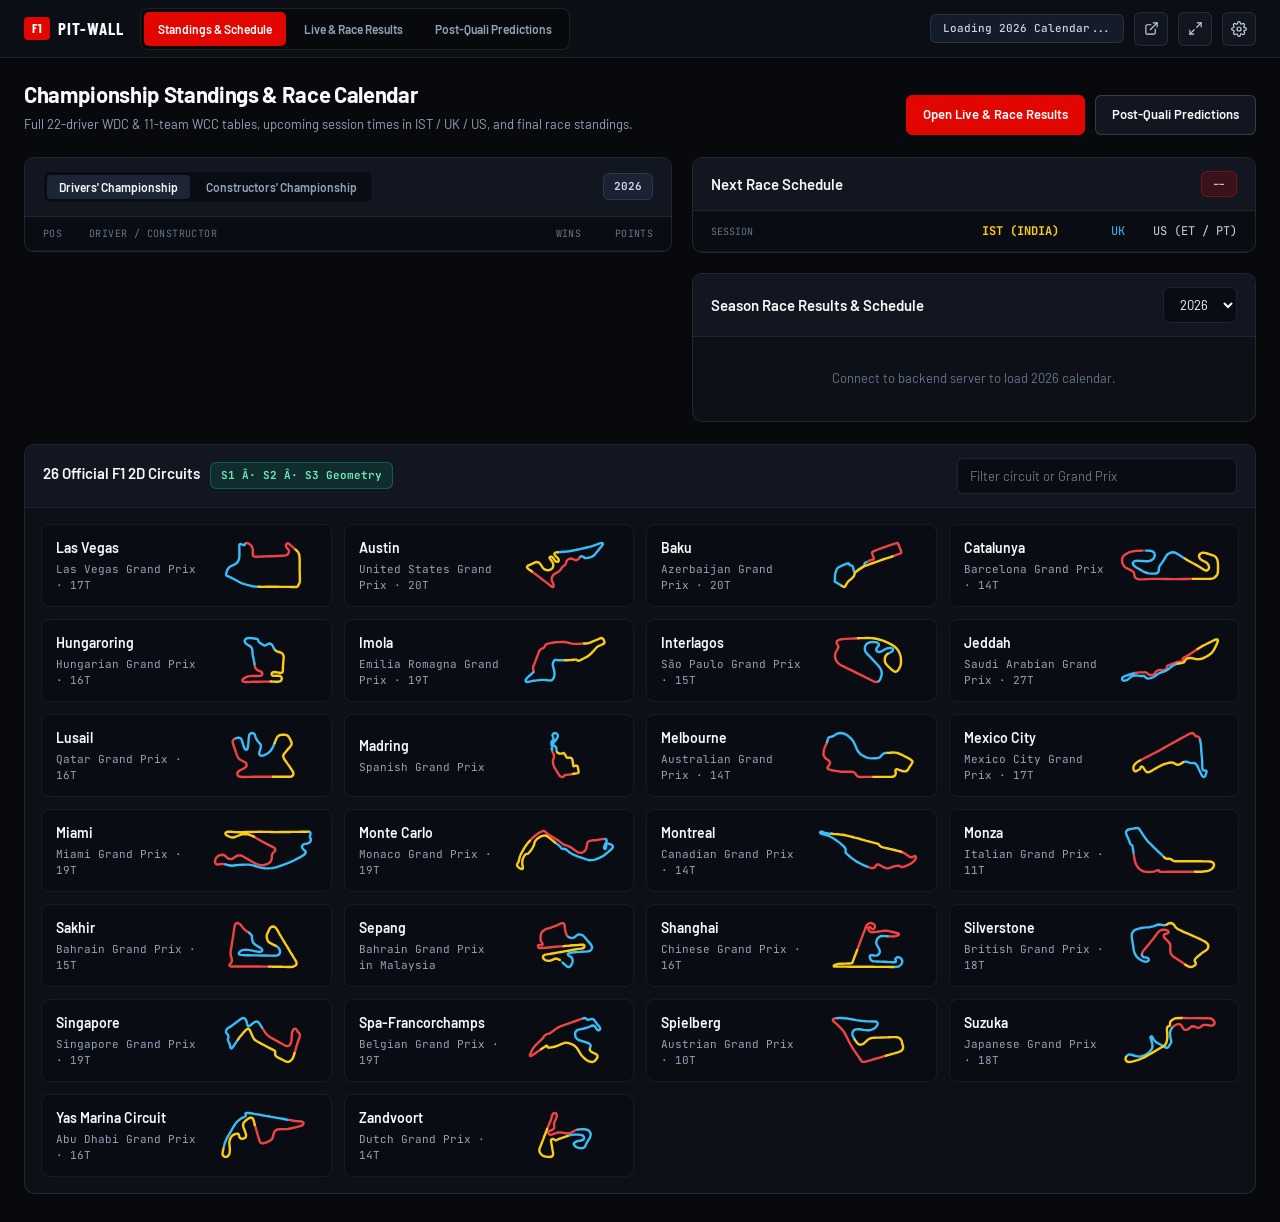
==== commit 6f89c2e4: "Add resizable companion window, final race standings, idle Next Race view, trained 2018-2026 ML mode" ====
--- a/extension/index.html
+++ b/extension/index.html
@@ -9,7 +9,7 @@
   <meta name="apple-mobile-web-app-status-bar-style" content="black-translucent" />
   <title>F1 Pit-Wall â€” Standings &amp; Race Calendar</title>
   <link rel="icon" type="image/png" href="icons/icon48.png" />
-  <link rel="stylesheet" href="styles.css?v=4" />
+  <link rel="stylesheet" href="styles.css?v=8" />
 </head>
 <body data-page="standings">
   <div class="app-shell">
@@ -25,8 +25,8 @@
             <span class="tab-label-short">Standings</span>
           </a>
           <a href="live.html" class="tab-btn">
-            <span class="tab-label-full">Live &amp; Race Replay</span>
-            <span class="tab-label-short">Live / Replay</span>
+            <span class="tab-label-full">Live &amp; Race Results</span>
+            <span class="tab-label-short">Live / Results</span>
           </a>
           <a href="predictions.html" class="tab-btn">
             <span class="tab-label-full">Post-Quali Predictions</span>
@@ -39,6 +39,21 @@
         <div id="session-pill" class="session-pill">
           <span id="session-pill-text">Loading 2026 Calendar...</span>
         </div>
+        <button type="button" id="btn-float-window" class="icon-btn" aria-label="Open resizable companion window" title="Open Resizable Companion Window">
+          <svg width="15" height="15" viewBox="0 0 24 24" fill="none" stroke="currentColor" stroke-width="1.8" stroke-linecap="round" stroke-linejoin="round" aria-hidden="true">
+            <path d="M18 13v6a2 2 0 0 1-2 2H5a2 2 0 0 1-2-2V8a2 2 0 0 1 2-2h6"></path>
+            <polyline points="15 3 21 3 21 9"></polyline>
+            <line x1="10" y1="14" x2="21" y2="3"></line>
+          </svg>
+        </button>
+        <button type="button" id="btn-fullscreen" class="icon-btn" aria-label="Toggle full screen" title="Toggle Full Screen">
+          <svg id="fullscreen-icon-svg" width="15" height="15" viewBox="0 0 24 24" fill="none" stroke="currentColor" stroke-width="1.8" stroke-linecap="round" stroke-linejoin="round" aria-hidden="true">
+            <polyline points="15 3 21 3 21 9"></polyline>
+            <polyline points="9 21 3 21 3 15"></polyline>
+            <line x1="21" y1="3" x2="14" y2="10"></line>
+            <line x1="3" y1="21" x2="10" y2="14"></line>
+          </svg>
+        </button>
         <button type="button" id="btn-settings" class="icon-btn" aria-label="Server settings" aria-expanded="false" aria-controls="settings-popover" title="Connection Settings">
           <svg width="16" height="16" viewBox="0 0 24 24" fill="none" stroke="currentColor" stroke-width="1.75" stroke-linecap="round" stroke-linejoin="round" aria-hidden="true">
             <circle cx="12" cy="12" r="3"></circle>
@@ -70,10 +85,10 @@
       <div class="page-head">
         <div>
           <h1 class="page-title">Championship Standings &amp; Race Calendar</h1>
-          <p class="page-subtitle">Full 22-driver WDC &amp; 11-team WCC tables, upcoming session times in IST / UK / US, and completed race replays.</p>
+          <p class="page-subtitle">Full 22-driver WDC &amp; 11-team WCC tables, upcoming session times in IST / UK / US, and final race standings.</p>
         </div>
         <div class="page-actions">
-          <a href="live.html" class="btn-primary">Open Live &amp; Replay Pit-Wall</a>
+          <a href="live.html" class="btn-primary">Open Live &amp; Race Results</a>
           <a href="predictions.html" class="btn-secondary">Post-Quali Predictions</a>
         </div>
       </div>
@@ -129,8 +144,8 @@
 
           <section class="panel">
             <header class="panel-header">
-              <h2 class="panel-title">Watch Past Race Replays &amp; Results</h2>
-              <select id="season-replay-year" class="ctrl-input-sm" aria-label="Replay season year">
+              <h2 class="panel-title">Season Race Results &amp; Schedule</h2>
+              <select id="season-replay-year" class="ctrl-input-sm" aria-label="Season year">
                 <option value="2026">2026</option>
                 <option value="2025">2025</option>
                 <option value="2024">2024</option>
@@ -142,11 +157,11 @@
         </div>
       </div>
 
-      <!-- Full-Width Spacious 24 Official F1 2D Circuits Grid -->
+      <!-- Full-Width Spacious Official F1 2D Circuits Grid -->
       <section class="panel">
         <header class="panel-header">
           <div class="circuit-head-left">
-            <h2 class="panel-title">24 Official F1 2D Circuits</h2>
+            <h2 class="panel-title">26 Official F1 2D Circuits</h2>
             <span class="meta-chip accent-green">S1 Â· S2 Â· S3 Geometry</span>
           </div>
           <div class="header-search-wrap">
@@ -158,8 +173,8 @@
     </main>
   </div>
 
-  <script src="circuits_data.js?v=4"></script>
-  <script src="track_canvas.js?v=4"></script>
-  <script src="app.js?v=4"></script>
+  <script src="circuits_data.js?v=8"></script>
+  <script src="track_canvas.js?v=8"></script>
+  <script src="app.js?v=8"></script>
 </body>
 </html>
--- a/extension/styles.css
+++ b/extension/styles.css
@@ -145,6 +145,9 @@
 }
 button:active, a.tab-btn:active, a.btn-primary:active, a.btn-secondary:active {
   transform: scale(0.97);
+}
+button.timing-row:active {
+  transform: none;
 }
 button:focus-visible, a:focus-visible, input:focus-visible, select:focus-visible {
   outline: 2px solid var(--fia-cyan);
@@ -672,6 +675,23 @@
   white-space: nowrap;
   flex-shrink: 0;
 }
+.race-launch-row.is-upcoming {
+  cursor: default;
+  opacity: 0.72;
+}
+.race-upcoming-badge {
+  font-family: var(--font-mono);
+  font-size: 10.5px;
+  font-weight: 700;
+  letter-spacing: 0.03em;
+  color: #94A3B8;
+  padding: 4px 10px;
+  border-radius: 4px;
+  background: rgba(100, 116, 139, 0.14);
+  border: 1px solid rgba(148, 163, 184, 0.25);
+  white-space: nowrap;
+  flex-shrink: 0;
+}
 
 /* 24 Circuits Grid */
 .header-search-wrap { width: min(280px, 100%); }
@@ -716,6 +736,111 @@
   align-items: center;
   gap: 8px;
   flex: 1 1 380px;
+}
+.strip-sub-group {
+  display: flex;
+  flex-wrap: wrap;
+  align-items: center;
+  gap: 8px;
+}
+.strip-status-right {
+  display: flex;
+  flex-wrap: wrap;
+  align-items: center;
+  gap: 10px;
+  justify-content: flex-end;
+}
+.live-badge-chip {
+  display: inline-flex;
+  align-items: center;
+  gap: 6px;
+  padding: 5px 10px;
+  border-radius: var(--r-sm);
+  background: rgba(225, 6, 0, 0.16);
+  border: 1px solid rgba(225, 6, 0, 0.45);
+  color: #FCA5A5;
+  font-family: var(--font-mono);
+  font-size: 11px;
+  font-weight: 700;
+  white-space: nowrap;
+}
+.race-podium-list {
+  display: grid;
+  grid-template-columns: 1fr;
+  gap: 10px;
+  padding: 14px 16px;
+}
+.race-podium-card {
+  display: flex;
+  align-items: center;
+  justify-content: space-between;
+  gap: 12px;
+  padding: 12px 14px;
+  border-radius: var(--r-md);
+  background: var(--bg-control);
+  border: 1px solid var(--border-subtle);
+  border-left-width: 4px;
+}
+.race-podium-left {
+  display: flex;
+  align-items: center;
+  gap: 12px;
+  min-width: 0;
+}
+.race-podium-pos {
+  font-family: var(--font-mono);
+  font-size: 16px;
+  font-weight: 700;
+  color: var(--fia-yellow);
+  min-width: 26px;
+}
+.race-podium-right {
+  display: flex;
+  flex-direction: column;
+  align-items: flex-end;
+  gap: 2px;
+  flex-shrink: 0;
+}
+.race-podium-gap {
+  font-family: var(--font-mono);
+  font-size: 12px;
+  font-weight: 700;
+  color: var(--ink-primary);
+}
+.race-podium-pts {
+  font-family: var(--font-mono);
+  font-size: 11px;
+  color: var(--fia-green);
+}
+
+/* Idle Live Mode — Next Race Schedule Card */
+.live-idle-banner {
+  padding: 14px 18px;
+  background: rgba(250, 204, 21, 0.06);
+  border-bottom: 1px solid var(--border-subtle);
+}
+.live-idle-copy {
+  margin: 0;
+  font-size: 13px;
+  line-height: 1.55;
+  color: var(--ink-secondary);
+}
+.live-idle-next-head {
+  display: flex;
+  align-items: center;
+  justify-content: space-between;
+  gap: 10px;
+  padding: 14px 18px 10px;
+  background: var(--bg-elevated);
+  border-bottom: 1px solid var(--border-subtle);
+}
+.live-idle-actions {
+  display: flex;
+  flex-wrap: wrap;
+  align-items: center;
+  gap: 10px;
+  padding: 16px 18px;
+  background: var(--bg-control);
 }
 .strip-transport {
   display: flex;
@@ -796,7 +921,7 @@
 /* Race Results / Classification Table */
 .results-col-head, .results-row {
   display: grid;
-  grid-template-columns: 28px minmax(0, 1fr) 48px 72px 62px;
+  grid-template-columns: 28px minmax(0, 1fr) 36px 46px 66px 64px;
   align-items: center;
   gap: 6px;
   padding: 10px 12px;
@@ -980,8 +1105,153 @@
 .wf-bar { width: 2.5px; border-radius: 1.5px; background: var(--fia-cyan); opacity: 0.78; }
 
 /* ==========================================================================
-   PAGE 3: DEDICATED POST-QUALIFYING PREDICTIONS
+   PAGE 3: DEDICATED POST-QUALIFYING PREDICTIONS + ROTATING HOURGLASS + CAR CURVE
    ========================================================================== */
+.pred-workspace-wrap {
+  position: relative;
+  display: flex;
+  flex-direction: column;
+  gap: 20px;
+  min-height: 480px;
+}
+
+.pred-loading-overlay {
+  position: fixed;
+  top: 58px;
+  left: 0;
+  right: 0;
+  bottom: 0;
+  z-index: 60;
+  display: flex;
+  align-items: center;
+  justify-content: center;
+  padding: 20px 16px;
+  background: rgba(7, 9, 13, 0.78);
+  backdrop-filter: blur(5px);
+  transition: opacity 220ms var(--ease-out);
+}
+
+.pred-loading-card {
+  width: min(460px, 100%);
+  display: flex;
+  flex-direction: column;
+  align-items: center;
+  text-align: center;
+  gap: 12px;
+  padding: 26px 24px;
+  background: var(--bg-elevated);
+  border: 1px solid var(--border-strong);
+  border-radius: var(--r-lg);
+  box-shadow: 0 20px 44px rgba(0, 0, 0, 0.6);
+}
+
+.hourglass-spinner {
+  width: 56px;
+  height: 56px;
+  border-radius: 50%;
+  display: inline-flex;
+  align-items: center;
+  justify-content: center;
+  background: rgba(225, 6, 0, 0.14);
+  border: 1px solid rgba(225, 6, 0, 0.45);
+  color: var(--fia-yellow);
+}
+.hourglass-spinner svg {
+  animation: hourglass-flip 1.5s cubic-bezier(0.65, 0, 0.35, 1) infinite;
+  will-change: transform;
+}
+@keyframes hourglass-flip {
+  0% { transform: rotate(0deg); }
+  45% { transform: rotate(180deg); }
+  55% { transform: rotate(180deg); }
+  100% { transform: rotate(360deg); }
+}
+
+.pred-loading-title {
+  font-size: 15px;
+  font-weight: 700;
+  color: var(--ink-primary);
+}
+.pred-loading-step {
+  font-size: 12.5px;
+  color: var(--ink-secondary);
+  min-height: 20px;
+}
+.pred-loading-bar-track {
+  width: 100%;
+  height: 6px;
+  background: #141B29;
+  border-radius: 999px;
+  overflow: hidden;
+  margin-top: 2px;
+}
+.pred-loading-bar-fill {
+  height: 100%;
+  width: 8%;
+  background: var(--accent-f1);
+  border-radius: 999px;
+  transition: width 180ms linear;
+}
+.pred-loading-meta {
+  width: 100%;
+  display: flex;
+  align-items: center;
+  justify-content: space-between;
+  font-size: 11px;
+}
+
+.car-dev-block {
+  padding: 16px 18px;
+  border-bottom: 1px solid var(--border-subtle);
+  display: flex;
+  flex-direction: column;
+  gap: 10px;
+}
+.car-dev-head {
+  display: flex;
+  align-items: baseline;
+  justify-content: space-between;
+  gap: 8px;
+}
+.car-dev-chart {
+  width: 100%;
+  height: 148px;
+  background: var(--bg-control);
+  border: 1px solid var(--border-subtle);
+  border-radius: var(--r-md);
+  padding: 6px 8px;
+}
+.car-dev-chart svg {
+  width: 100%;
+  height: 100%;
+  display: block;
+}
+.car-dev-legend {
+  display: flex;
+  flex-wrap: wrap;
+  gap: 6px 8px;
+}
+.car-dev-pill {
+  display: inline-flex;
+  align-items: center;
+  gap: 6px;
+  padding: 3px 8px;
+  border-radius: 4px;
+  background: var(--bg-control);
+  border: 1px solid var(--border-subtle);
+  font-family: var(--font-mono);
+  font-size: 10.5px;
+  color: var(--ink-secondary);
+}
+.car-dev-dot {
+  width: 7px;
+  height: 7px;
+  border-radius: 50%;
+  flex-shrink: 0;
+}
+.car-dev-delta.up { color: var(--fia-green); font-weight: 700; }
+.car-dev-delta.down { color: var(--ink-dim); }
+
 .podium-hero-grid { display: grid; grid-template-columns: 1fr; gap: 16px; }
 .podium-card {
   display: flex;
@@ -1025,15 +1295,10 @@
 .pred-bar-track { height: 7px; background: #141A26; border-radius: 4px; overflow: hidden; }
 .pred-bar-fill { height: 100%; border-radius: 4px; }
 
-.pred-circuit-canvas-wrap { padding: 16px 18px; border-bottom: 1px solid var(--border-subtle); }
-#pred-circuit-canvas { width: 100%; height: 220px; display: block; }
-.pred-circuit-caption { margin: 10px 0 0; font-size: 12px; text-align: center; }
-
-.feature-weights-block { padding: 18px; display: flex; flex-direction: column; gap: 14px; }
+.pred-circuit-canvas-wrap { padding: 22px 18px 18px; }
+#pred-circuit-canvas { width: 100%; height: 320px; display: block; }
+.pred-circuit-caption { margin: 12px 0 0; font-size: 12px; text-align: center; }
 .sub-heading { margin: 0; font-size: 14px; font-weight: 600; color: var(--ink-primary); }
-.weights-list { display: flex; flex-direction: column; gap: 12px; }
-.weight-item { display: flex; flex-direction: column; gap: 5px; }
-.weight-top { display: flex; justify-content: space-between; font-size: 13px; color: var(--ink-secondary); }
 
 /* ==========================================================================
    Slide-Over Full Race Control & Team Radio Drawer
@@ -1143,8 +1408,9 @@
 
 @media (hover: hover) and (pointer: fine) {
   .tab-btn:hover:not(.is-active) { color: var(--ink-primary); background: rgba(255, 255, 255, 0.05); }
-  .circuit-item:hover, .race-launch-row:hover { border-color: var(--border-strong); background: #111622; }
-  .timing-row:hover { background: rgba(255, 255, 255, 0.04); }
+  .circuit-item:hover, a.race-launch-row:hover { border-color: var(--border-strong); background: #111622; }
+  .timing-row { transition: none; }
+  .timing-row:hover { background: rgba(255, 255, 255, 0.05); }
   .icon-btn:hover, .btn-ghost-sm:hover, .btn-secondary:hover, .close-sm-btn:hover, .radio-play-btn:hover {
     border-color: var(--border-strong);
     color: var(--ink-primary);
@@ -1153,12 +1419,21 @@
 }
 
 /* ==========================================================================
-   Desktop Expansion (>= 980px) — Generous 2-Column Grids
+   Medium Resizable Companion Window (680px - 979px)
+   ========================================================================== */
+@media (min-width: 680px) and (max-width: 979px) {
+  .podium-hero-grid { grid-template-columns: repeat(3, minmax(0, 1fr)); }
+  .comms-split-grid { grid-template-columns: repeat(2, minmax(0, 1fr)); }
+  .canvas-stage-lg { height: 320px; }
+}
+
+/* ==========================================================================
+   Desktop & Full-Screen Expansion (>= 980px) — Generous 2-Column Grids
    ========================================================================== */
 @media (min-width: 980px) {
   .top-bar { flex-wrap: nowrap; padding: 10px 24px; height: 58px; }
   .top-bar-right { flex-wrap: nowrap; gap: 10px; flex-shrink: 0; }
-  .results-col-head, .results-row { grid-template-columns: 36px minmax(0, 1fr) 58px 84px 76px; gap: 10px; padding: 10px 16px; }
+  .results-col-head, .results-row { grid-template-columns: 32px minmax(0, 1fr) 44px 56px 80px 80px; gap: 8px; padding: 10px 16px; }
   .screen-tabs { width: auto; order: 0; }
   .tab-btn { flex: 0 0 auto; padding: 6px 14px; }
   .tab-label-full { display: inline; }
